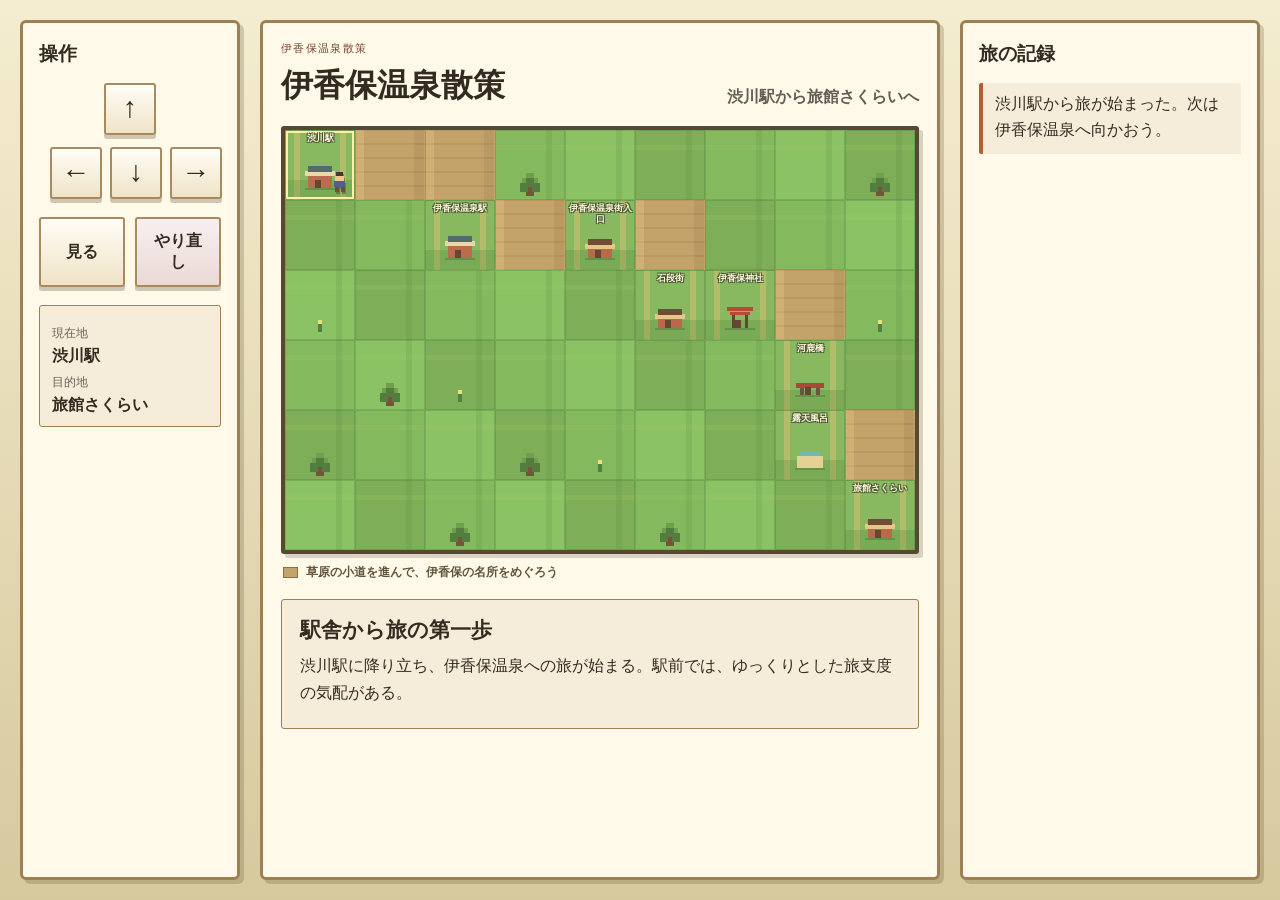
==== index.html @ 7b337bb7 "Add files via upload" ====
<!DOCTYPE html>
<html lang="ja">
  <head>
    <meta charset="UTF-8" />
    <meta name="viewport" content="width=device-width, initial-scale=1.0" />
    <title>伊香保温泉散策</title>
    <link rel="stylesheet" href="style.css" />
  </head>
  <body>
    <div class="game-shell">
      <aside class="control-panel card">
        <h2>操作</h2>
        <div class="dpad">
          <button class="dpad-button dpad-up" data-dir="up" aria-label="上へ移動">↑</button>
          <div class="dpad-middle">
            <button class="dpad-button" data-dir="left" aria-label="左へ移動">←</button>
            <button class="dpad-button" data-dir="down" aria-label="下へ移動">↓</button>
            <button class="dpad-button" data-dir="right" aria-label="右へ移動">→</button>
          </div>
        </div>

        <div class="quick-actions">
          <button id="look-button" class="action-button">見る</button>
          <button id="reset-button" class="action-button secondary">やり直し</button>
        </div>

        <div class="status-box">
          <p class="label">現在地</p>
          <strong id="current-location">渋川駅</strong>
          <p class="label">目的地</p>
          <strong>旅館さくらい</strong>
        </div>
      </aside>

      <main class="field-panel card">
        <div class="field-header">
          <div>
            <p class="eyebrow">伊香保温泉散策</p>
            <h1>伊香保温泉散策</h1>
          </div>
          <p id="mode-label">渋川駅から旅館さくらいへ</p>
        </div>

        <div class="map-viewport">
          <div id="field-map" class="field-map" role="grid" aria-label="伊香保温泉のフィールドマップ"></div>
        </div>
        <p class="map-caption"><span class="map-caption-swatch"></span>草原の小道を進んで、伊香保の名所をめぐろう</p>

        <div id="story-box" class="story-box"></div>
      </main>

      <aside class="log-panel card">
        <h2>旅の記録</h2>
        <ul id="log-list"></ul>
      </aside>
    </div>

    <script src="script.js"></script>
  </body>
</html>
---- style.css ----
:root {
  --bg-top: #f4edcf;
  --bg-bottom: #d7c99e;
  --panel: #fff9e9;
  --panel-strong: #fffaf1;
  --ink: #342b20;
  --line: #9e8056;
  --accent: #b75a37;
  --accent-deep: #75432d;
  --grass: #85b85d;
  --forest: #456d3a;
  --sand: #d5b474;
  --shadow: rgba(59, 49, 31, 0.18);
}

* {
  box-sizing: border-box;
}

body {
  margin: 0;
  min-height: 100vh;
  font-family: "Courier New", "Hiragino Kaku Gothic ProN", "Yu Gothic", monospace;
  background: linear-gradient(180deg, var(--bg-top), var(--bg-bottom));
  color: var(--ink);
}

button {
  font: inherit;
}

.game-shell {
  max-width: 1280px;
  margin: 0 auto;
  padding: 20px;
  display: grid;
  grid-template-columns: 220px minmax(520px, 1.6fr) 300px;
  gap: 20px;
  min-height: 100vh;
}

.card {
  background: var(--panel);
  border: 3px solid var(--line);
  border-radius: 6px;
  box-shadow: 4px 4px 0 rgba(85, 66, 42, 0.22);
}

.control-panel,
.log-panel {
  padding: 18px 16px;
}

.control-panel h2,
.log-panel h2 {
  margin: 0 0 16px 0;
  font-size: 1.2rem;
}

.dpad {
  margin: 0 auto 18px;
  width: 160px;
  display: flex;
  flex-direction: column;
  align-items: center;
  gap: 8px;
}

.dpad-middle {
  display: grid;
  grid-template-columns: repeat(3, 1fr);
  gap: 8px;
  width: 100%;
}

.dpad-button,
.action-button {
  border: 2px solid #a88a5e;
  background: linear-gradient(180deg, #fffdf6, #f0e3c7);
  border-radius: 3px;
  box-shadow: 0 4px 0 rgba(85, 66, 42, 0.28);
  font-weight: 700;
  color: var(--ink);
  cursor: pointer;
  transition: transform 0.1s ease;
}

.dpad-button {
  width: 52px;
  height: 52px;
  font-size: 1.8rem;
}

.dpad-up {
  margin-bottom: 4px;
}

.dpad-button:active,
.action-button:active {
  transform: translateY(2px);
  box-shadow: 0 2px 0 rgba(124, 92, 61, 0.2);
}

.quick-actions {
  display: grid;
  grid-template-columns: 1fr 1fr;
  gap: 10px;
  margin-bottom: 18px;
}

.action-button {
  padding: 12px 10px;
}

.action-button.secondary {
  background: linear-gradient(180deg, #f7f0f0, #ead9d5);
}

.status-box {
  background: #f5edda;
  border: 1px solid var(--line);
  border-radius: 3px;
  padding: 12px 12px 10px;
}

.label {
  margin: 8px 0 4px;
  font-size: 0.73rem;
  color: rgba(47, 38, 31, 0.7);
}

.status-box strong {
  display: block;
  font-size: 1.02rem;
}

.field-panel {
  padding: 18px;
}

.field-header {
  display: flex;
  justify-content: space-between;
  align-items: end;
  gap: 20px;
  margin-bottom: 18px;
}

.eyebrow {
  margin: 0 0 8px;
  letter-spacing: 0.12em;
  text-transform: uppercase;
  color: var(--accent-deep);
  font-size: 0.7rem;
}

h1 {
  margin: 0;
  font-size: clamp(1.9rem, 2.5vw, 2.8rem);
}

.field-header p:last-child {
  margin: 0;
  color: rgba(47, 38, 31, 0.74);
  font-weight: 700;
}

.map-viewport {
  width: 100%;
  min-width: 0;
  overflow-x: auto;
  border: 4px solid #554932;
  border-radius: 3px;
  background: #6c964f;
  box-shadow: inset 0 0 0 2px #c9ad72, 4px 4px 0 rgba(67, 55, 35, 0.2);
  scrollbar-color: #8c724c #e8d7ad;
}

.field-map {
  display: grid;
  grid-template-columns: repeat(9, minmax(58px, 1fr));
  grid-template-rows: repeat(6, minmax(58px, 1fr));
  width: max(100%, 540px);
  min-width: 540px;
  aspect-ratio: 1.5;
  image-rendering: pixelated;
}

.field-tile {
  position: relative;
  min-width: 0;
  min-height: 58px;
  overflow: hidden;
  background-color: #84b95d;
  background-image:
    linear-gradient(90deg, transparent 0 74%, rgba(58, 112, 54, 0.12) 74% 82%, transparent 82%),
    linear-gradient(0deg, transparent 0 72%, rgba(172, 204, 101, 0.16) 72% 80%, transparent 80%);
  border: 1px solid rgba(50, 99, 48, 0.22);
  image-rendering: pixelated;
  display: flex;
  align-items: center;
  justify-content: center;
  font-size: 0.58rem;
  font-weight: 700;
  text-align: center;
  color: #fff6d4;
  padding: 3px;
}

.field-tile.grass-1 {
  background-color: #8bc263;
}

.field-tile.grass-2 {
  background-color: #7eaf58;
}

.field-tile.trail {
  background-color: #c4a36a;
  background-image:
    linear-gradient(90deg, rgba(244, 214, 147, 0.25) 0 12%, transparent 12% 86%, rgba(113, 82, 46, 0.12) 86%),
    repeating-linear-gradient(0deg, transparent 0 12px, rgba(104, 76, 45, 0.12) 12px 14px);
  border-color: rgba(116, 87, 49, 0.15);
}

.field-tile.place {
  isolation: isolate;
  background:
    linear-gradient(0deg, rgba(70, 119, 49, 0.22) 0 28%, transparent 28%),
    linear-gradient(90deg, transparent 0 12%, rgba(221, 192, 115, 0.5) 12% 20%, transparent 20% 80%, rgba(221, 192, 115, 0.5) 80% 88%, transparent 88%),
    #88b960;
  border-color: rgba(63, 103, 47, 0.25);
  color: #fff8dd;
  text-shadow: 1px 1px 0 #4a5633, -1px -1px 0 #4a5633, 1px -1px 0 #4a5633, -1px 1px 0 #4a5633;
}

.field-tile.player {
  z-index: 2;
  outline: 2px solid #fff0a6;
  outline-offset: -3px;
}

.landmark-sprite {
  position: absolute;
  bottom: 11px;
  left: 50%;
  width: 30px;
  height: 19px;
  transform: translateX(-50%);
  background:
    linear-gradient(#704b36, #704b36) 3px 0 / 24px 6px no-repeat,
    linear-gradient(#e5c889, #e5c889) 0 5px / 30px 5px no-repeat,
    linear-gradient(#b96849, #b96849) 3px 9px / 24px 10px no-repeat;
  box-shadow: 0 2px 0 rgba(62, 61, 35, 0.25);
  image-rendering: pixelated;
}

.landmark-sprite::before {
  content: "";
  position: absolute;
  left: 10px;
  bottom: 0;
  width: 6px;
  height: 8px;
  background: #654631;
}

.place-station .landmark-sprite,
.place-shibukawa .landmark-sprite {
  height: 22px;
  background:
    linear-gradient(#536b6d, #536b6d) 3px 0 / 24px 6px no-repeat,
    linear-gradient(#e8d9ad, #e8d9ad) 0 5px / 30px 5px no-repeat,
    linear-gradient(#b96d4d, #b96d4d) 3px 9px / 24px 13px no-repeat;
}

.place-ikahoShrine .landmark-sprite {
  height: 24px;
  background:
    linear-gradient(#b64c36, #b64c36) 2px 3px / 26px 4px no-repeat,
    linear-gradient(#b64c36, #b64c36) 5px 8px / 20px 3px no-repeat,
    linear-gradient(#5d4933, #5d4933) 7px 11px / 3px 13px no-repeat,
    linear-gradient(#5d4933, #5d4933) 20px 11px / 3px 13px no-repeat;
}

.place-kajikaBridge .landmark-sprite {
  height: 15px;
  bottom: 14px;
  background:
    linear-gradient(#a94939, #a94939) 1px 3px / 28px 5px no-repeat,
    linear-gradient(#6a563a, #6a563a) 5px 8px / 4px 7px no-repeat,
    linear-gradient(#6a563a, #6a563a) 21px 8px / 4px 7px no-repeat;
}

.place-openAirBath .landmark-sprite {
  height: 16px;
  background:
    linear-gradient(#e5d095, #e5d095) 2px 4px / 26px 12px no-repeat,
    linear-gradient(#71bcb0, #71bcb0) 5px 0 / 20px 5px no-repeat;
}

.place-openAirBath .landmark-sprite::before {
  display: none;
}

.field-tile .place-name {
  position: absolute;
  z-index: 1;
  left: 2px;
  right: 2px;
  top: 3px;
  line-height: 1.15;
  letter-spacing: 0;
}

.scenery-sprite {
  position: absolute;
  z-index: 1;
  image-rendering: pixelated;
}

.scenery-sprite.tree {
  bottom: 12px;
  left: 50%;
  width: 8px;
  height: 9px;
  transform: translateX(-50%);
  background: #527d3e;
  box-shadow:
    -6px 5px 0 #527d3e,
    6px 5px 0 #527d3e,
    0 -5px 0 #6f9e4d,
    -4px 0 0 #6f9e4d,
    4px 0 0 #6f9e4d,
    0 9px 0 #76543a;
}

.scenery-sprite.flower {
  bottom: 15px;
  left: 50%;
  width: 4px;
  height: 4px;
  transform: translateX(-50%);
  background: #f2dd83;
  box-shadow: 0 4px 0 #518041, 0 8px 0 #518041;
}

.field-tile .hero {
  position: absolute;
  z-index: 2;
  right: 8px;
  bottom: 7px;
  width: 14px;
  height: 20px;
  background:
    linear-gradient(#49372d, #49372d) 4px 0 / 7px 4px no-repeat,
    linear-gradient(#f0c88e, #f0c88e) 3px 4px / 9px 5px no-repeat,
    linear-gradient(#4d6288, #4d6288) 2px 9px / 11px 6px no-repeat,
    linear-gradient(#754b35, #754b35) 3px 15px / 4px 5px no-repeat,
    linear-gradient(#754b35, #754b35) 9px 15px / 4px 5px no-repeat;
  filter: drop-shadow(1px 2px 0 rgba(47, 57, 37, 0.4));
  image-rendering: pixelated;
}

.map-caption {
  display: flex;
  align-items: center;
  gap: 8px;
  margin: 10px 2px 0;
  color: #62543b;
  font-size: 0.78rem;
  font-weight: 700;
}

.map-caption-swatch {
  width: 15px;
  height: 11px;
  border: 1px solid #8e7048;
  background: #c4a36a;
}

.story-box {
  margin-top: 18px;
  background: #f5edda;
  border: 1px solid var(--line);
  border-radius: 3px;
  padding: 16px 18px;
  min-height: 130px;
}

.story-box h3 {
  margin: 0 0 10px;
  font-size: 1.3rem;
}

.story-box p {
  margin: 0;
  line-height: 1.7;
}

#log-list {
  list-style: none;
  margin: 0;
  padding: 0;
  display: grid;
  gap: 10px;
}

#log-list li {
  background: #f5edda;
  border-left: 4px solid var(--accent);
  border-radius: 2px;
  padding: 10px 10px 10px 12px;
  line-height: 1.6;
}

@media (max-width: 980px) {
  .game-shell {
    grid-template-columns: minmax(0, 1fr);
    padding: 14px;
  }

  .field-panel,
  .control-panel,
  .log-panel {
    min-width: 0;
  }

  .field-header {
    flex-direction: column;
    align-items: flex-start;
  }
}

@media (max-width: 480px) {
  .field-panel {
    padding: 12px;
  }
}
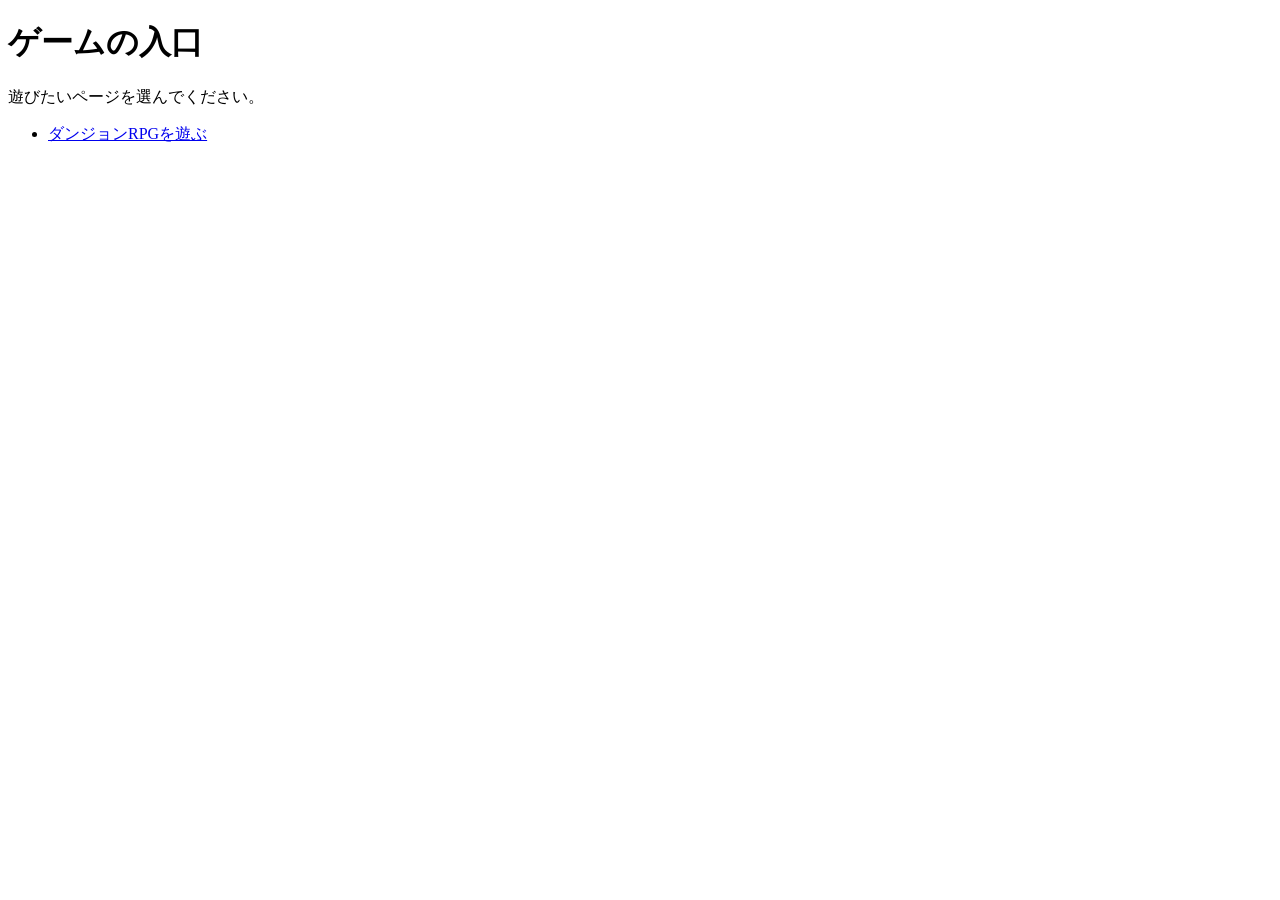
==== commit 4e24b12a: "dungeon game" ====
--- a/index.html
+++ b/index.html
@@ -1,60 +1,17 @@
-<!DOCTYPE html>
+<!doctype html>
 <html lang="ja">
-  <head>
-    <meta charset="UTF-8" />
-    <meta name="viewport" content="width=device-width, initial-scale=1.0" />
-    <title>伊香保温泉散策</title>
-    <link rel="stylesheet" href="style.css" />
-  </head>
-  <body>
-    <div class="game-shell">
-      <aside class="control-panel card">
-        <h2>操作</h2>
-        <div class="dpad">
-          <button class="dpad-button dpad-up" data-dir="up" aria-label="上へ移動">↑</button>
-          <div class="dpad-middle">
-            <button class="dpad-button" data-dir="left" aria-label="左へ移動">←</button>
-            <button class="dpad-button" data-dir="down" aria-label="下へ移動">↓</button>
-            <button class="dpad-button" data-dir="right" aria-label="右へ移動">→</button>
-          </div>
-        </div>
-
-        <div class="quick-actions">
-          <button id="look-button" class="action-button">見る</button>
-          <button id="reset-button" class="action-button secondary">やり直し</button>
-        </div>
-
-        <div class="status-box">
-          <p class="label">現在地</p>
-          <strong id="current-location">渋川駅</strong>
-          <p class="label">目的地</p>
-          <strong>旅館さくらい</strong>
-        </div>
-      </aside>
-
-      <main class="field-panel card">
-        <div class="field-header">
-          <div>
-            <p class="eyebrow">伊香保温泉散策</p>
-            <h1>伊香保温泉散策</h1>
-          </div>
-          <p id="mode-label">渋川駅から旅館さくらいへ</p>
-        </div>
-
-        <div class="map-viewport">
-          <div id="field-map" class="field-map" role="grid" aria-label="伊香保温泉のフィールドマップ"></div>
-        </div>
-        <p class="map-caption"><span class="map-caption-swatch"></span>草原の小道を進んで、伊香保の名所をめぐろう</p>
-
-        <div id="story-box" class="story-box"></div>
-      </main>
-
-      <aside class="log-panel card">
-        <h2>旅の記録</h2>
-        <ul id="log-list"></ul>
-      </aside>
-    </div>
-
-    <script src="script.js"></script>
-  </body>
+<head>
+  <meta charset="utf-8">
+  <meta name="viewport" content="width=device-width, initial-scale=1">
+  <title>ゲームの入口</title>
+</head>
+<body>
+  <main>
+    <h1>ゲームの入口</h1>
+    <p>遊びたいページを選んでください。</p>
+    <ul>
+      <li><a href="./dungeon_rpg.html">ダンジョンRPGを遊ぶ</a></li>
+    </ul>
+  </main>
+</body>
 </html>
